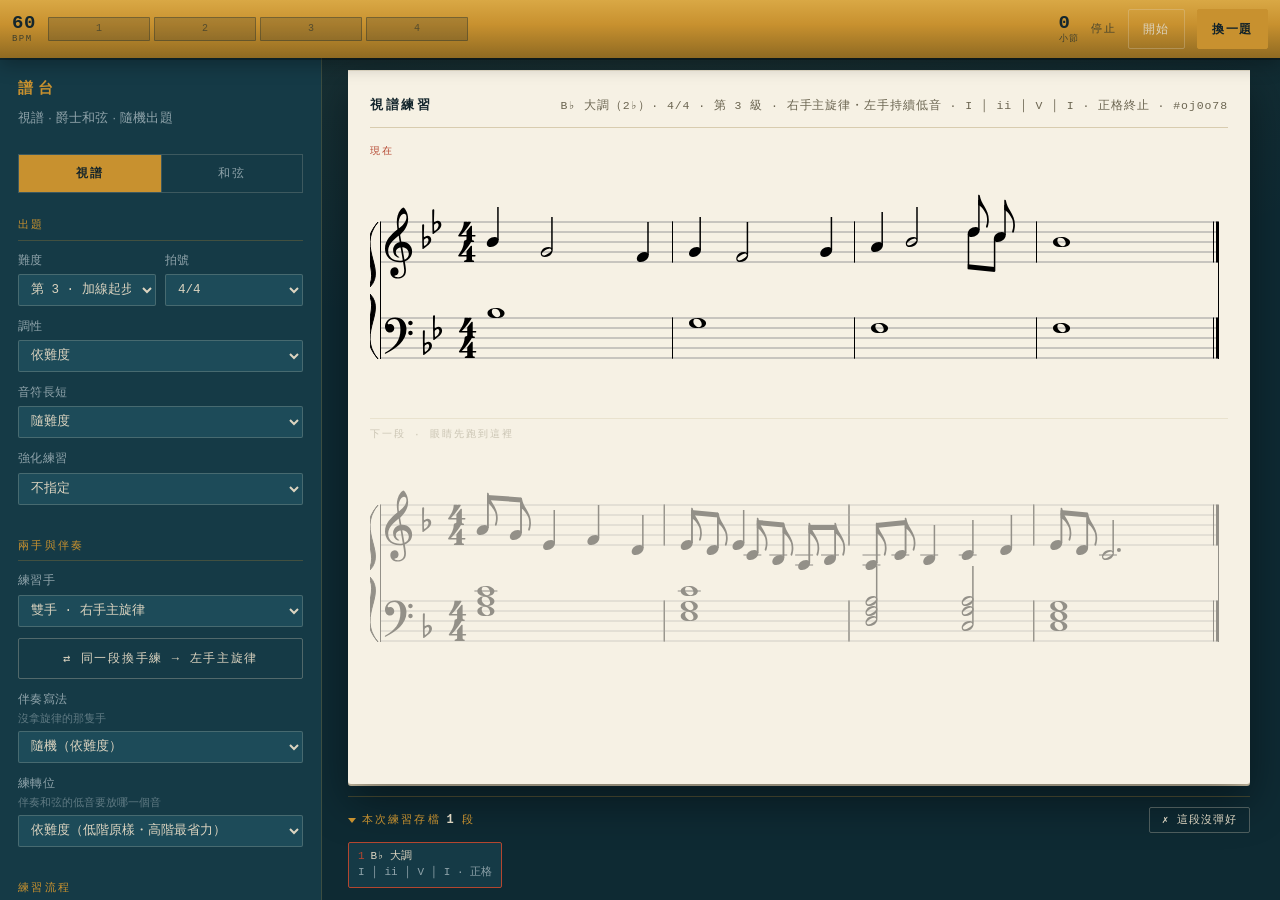
==== index.html @ 1e628555 "Add vertical interval sight-reading coach" ====
<!DOCTYPE html>
<html lang="zh-Hant-TW">
<head>
<meta charset="utf-8">
<meta name="viewport" content="width=device-width, initial-scale=1, viewport-fit=cover, maximum-scale=1">
<title>譜台 — 視譜與爵士和弦練習器</title>
<meta name="theme-color" content="#0E2A33">
<meta name="apple-mobile-web-app-capable" content="yes">
<meta name="apple-mobile-web-app-status-bar-style" content="black-translucent">
<meta name="apple-mobile-web-app-title" content="譜台">
<meta name="mobile-web-app-capable" content="yes">
<link rel="manifest" href="manifest.webmanifest">
<link rel="apple-touch-icon" href="icons/icon-180.png">
<link rel="icon" href="icons/icon-180.png">
<link rel="stylesheet" href="css/app.css">
</head>
<body>

<!-- ============ 頂欄：譜架上唯一該一直看得到的東西 ============ -->
<header class="topbar">
  <button class="iconbtn" id="menu" aria-label="設定" aria-expanded="false">
    <span class="bars"></span>
  </button>

  <div class="tb-read"><span id="bpmread">60</span><small>BPM</small></div>
  <div class="beatstrip" id="beatstrip"></div>
  <div class="tb-read tb-bars"><span id="barcount">0</span><small>小節</small></div>
  <div class="tb-meta" id="clipmeta">停止</div>

  <button class="btn btn-ghost tb-btn" id="metro" aria-pressed="false">開始</button>
  <button class="btn btn-primary tb-btn" id="gen">換一題</button>
</header>

<div class="scrim" id="scrim"></div>

<!-- ============ 設定抽屜 ============ -->
<aside class="rail" id="rail">
  <div class="brand">
    <h1>譜台</h1>
    <p>視譜 · 爵士和弦 · 隨機出題</p>
  </div>

  <div class="modes" role="group" aria-label="練習模式">
    <button id="mode-read" aria-pressed="true">視譜</button>
    <button id="mode-chord" aria-pressed="false">和弦</button>
  </div>

  <div id="panel-read">
    <fieldset>
      <legend>出題</legend>
      <div class="row2">
        <div class="field">
          <label for="lv">難度</label>
          <select id="lv"></select>
        </div>
        <div class="field">
          <label for="ts">拍號</label>
          <select id="ts">
            <option value="4/4">4/4</option>
            <option value="3/4">3/4</option>
            <option value="2/4">2/4</option>
          </select>
        </div>
      </div>
      <div class="field">
        <label for="keysel">調性</label>
        <select id="keysel"></select>
      </div>
      <div class="field">
        <label for="dens">音符長短</label>
        <select id="dens"></select>
      </div>
      <div class="field">
        <label for="focus">強化練習</label>
        <select id="focus"></select>
      </div>
    </fieldset>

    <fieldset>
      <legend>兩手與伴奏</legend>
      <div class="field">
        <label for="hands">練習手</label>
        <select id="hands"></select>
      </div>
      <button class="btn btn-ghost btn-wide" id="swaphands">⇄ 左右手交換練同一段</button>
      <div class="field">
        <label for="lhpat">伴奏寫法<small class="hint">沒拿旋律的那隻手</small></label>
        <select id="lhpat"></select>
      </div>
      <div class="field">
        <label for="inv">練轉位<small class="hint">伴奏和弦的低音要放哪一個音</small></label>
        <select id="inv"></select>
      </div>
    </fieldset>

    <fieldset>
      <legend>練習流程</legend>
      <div class="row2">
        <div class="field">
          <label for="bars">一段幾小節</label>
          <select id="bars">
            <option>2</option><option selected>4</option><option>8</option><option>12</option>
          </select>
        </div>
        <div class="field">
          <label for="flow">流程</label>
          <select id="flow">
            <option value="flow" selected>連續流 · 預讀</option>
            <option value="loop">重複同一段</option>
            <option value="auto">段落結束換題</option>
            <option value="manual">手動換題</option>
          </select>
        </div>
      </div>
      <div class="field" id="repsfield" hidden>
        <label for="reps">重複幾遍後換下一段</label>
        <select id="reps">
          <option value="0">一直重複同一段</option>
          <option value="2">2 遍</option>
          <option value="4" selected>4 遍</option>
          <option value="8">8 遍</option>
        </select>
      </div>
    </fieldset>

    <fieldset>
      <legend>讀譜教練</legend>
      <div class="field">
        <label for="trainmode">針對弱點的工具</label>
        <select id="trainmode">
          <option value="free" selected>自由視奏</option>
          <option value="slice">垂直切片｜每拍同時讀兩手</option>
          <option value="interval">垂直音程｜兩手方向與距離</option>
          <option value="skeleton">骨架三層｜左手先站穩</option>
          <option value="ahead">一拍超前｜眼睛領先手</option>
          <option value="flow">不中斷挑戰｜錯了也往前</option>
          <option value="leftmap">左手定位｜譜面直接對鍵盤</option>
        </select>
      </div>
      <div class="coach-mini" id="coachmini">保留目前設定，正常產生視譜題。</div>
    </fieldset>

    <fieldset>
      <legend>譜上要標什麼</legend>
      <label class="check"><input type="checkbox" id="showchords"> 和弦代號（C、G7…）</label>
      <label class="check"><input type="checkbox" id="showharm"> 和聲級數（I、V7…）</label>
      <label class="check"><input type="checkbox" id="shownames"> 譜下標音名</label>
    </fieldset>
  </div>

  <div id="panel-chord" hidden>
    <fieldset>
      <legend>進行</legend>
      <div class="field">
        <label for="prog">曲式</label>
        <select id="prog"></select>
      </div>
      <div class="row2">
        <div class="field">
          <label for="korder">調的順序</label>
          <select id="korder">
            <option value="cycle">五度循環</option>
            <option value="random">隨機</option>
            <option value="single">單一調</option>
          </select>
        </div>
        <div class="field">
          <label for="kfixed">起始調</label>
          <select id="kfixed"></select>
        </div>
      </div>
      <div class="field">
        <label for="ncyc">一次出幾個調</label>
        <select id="ncyc">
          <option>1</option><option selected>2</option><option>4</option><option>6</option><option>12</option>
        </select>
      </div>
    </fieldset>

    <fieldset>
      <legend>Voicing 與節奏</legend>
      <div class="field">
        <label for="voi">排列法</label>
        <select id="voi"></select>
      </div>
      <div class="field">
        <label for="comp">Comping 節奏</label>
        <select id="comp"></select>
      </div>
      <div class="field">
        <label for="swing">Swing <span id="swingread">平均八分</span></label>
        <input type="range" id="swing" min="50" max="70" step="2" value="50">
      </div>
      <label class="check"><input type="checkbox" id="revealed"> 直接顯示音符（不藏答案）</label>
      <label class="check"><input type="checkbox" id="shownotes" checked> 譜下列出音名</label>
    </fieldset>
  </div>

  <fieldset>
    <legend>節拍器</legend>
    <div class="field">
      <label for="tempo">速度 <span id="temporead">60</span> BPM</label>
      <input type="range" id="tempo" min="30" max="220" step="1" value="60">
    </div>
    <div class="row2">
      <div class="field">
        <label for="bpm">直接輸入</label>
        <input type="number" id="bpm" min="30" max="220" step="1" value="60" inputmode="numeric">
      </div>
      <div class="field">
        <label for="vol">節拍器音量</label>
        <select id="vol">
          <option value="25">很輕</option>
          <option value="50">輕</option>
          <option value="80" selected>標準</option>
          <option value="100">大聲</option>
        </select>
      </div>
    </div>
    <label class="check"><input type="checkbox" id="mute"> 靜音（拍點條與游標照常）</label>
    <label class="check"><input type="checkbox" id="countin" checked> 先數一小節預備拍</label>
    <label class="check"><input type="checkbox" id="playalong"> 開始時同步播放解答音</label>
    <label class="check"><input type="checkbox" id="keepawake" checked> 練習時螢幕保持常亮</label>
    <label class="check"><input type="checkbox" id="bypasssilent"> 繞過 iPad 實體靜音鍵（沒聲音時別開）</label>
    <button class="btn btn-ghost" id="testtone" style="width:100%">🔊 測試音</button>
    <div class="audiostat" id="audiostat"></div>
  </fieldset>

  <fieldset>
    <legend>譜面</legend>
    <div class="field">
      <label for="zoom">大小 <span id="zoomread">100%</span></label>
      <input type="range" id="zoom" min="80" max="200" step="10" value="100">
    </div>
  </fieldset>

  <fieldset>
    <legend>練習紀錄</legend>
    <div class="stats" id="stats"></div>
    <div class="marked-head">
      複習清單 <b id="markcount">0</b> 段
      <span class="dimhint">練習中按 <kbd>X</kbd> 標記</span>
    </div>
    <div class="review-list" id="marklist"></div>
    <div class="btnrow">
      <button class="btn btn-ghost" id="printsheet">列印練習單</button>
      <button class="btn btn-ghost" id="clearlib">清除紀錄</button>
    </div>
  </fieldset>

  <button class="btn btn-ghost" id="play" style="width:100%">播放解答音</button>
  <div class="btnrow">
    <button class="btn btn-ghost" id="reveal">看答案</button>
    <button class="btn btn-ghost" id="print">列印這一段</button>
  </div>

  <details class="recipe">
    <summary>每日一小時配方</summary>
    <div class="body">
      <table>
        <tr><td>12 分</td><td>音階琶音：C G D A F B♭ 大調 + a e d 和聲小調，雙手兩個八度，重點在過拇指</td></tr>
        <tr><td>6 分</td><td>哈農 1–2 首，♩=60 每拍兩音，只盯沒在彈的手指有沒有跟著動</td></tr>
        <tr><td>12 分</td><td>巴哈小步舞曲，分手練，把左手當旋律唱</td></tr>
        <tr><td>15 分</td><td>主曲目，只練難的那四小節，不要從頭彈到尾</td></tr>
        <tr><td>8 分</td><td><b style="color:var(--brass)">視譜</b>：比程度低兩級的新譜，慢速、不停、不回頭</td></tr>
        <tr><td>7 分</td><td><b style="color:var(--brass)">爵士</b>：ii–V–I 五度循環，左手 shell，♩=60</td></tr>
      </table>
    </div>
  </details>

  <p class="railhint">
    <kbd>N</kbd> 換題 · <kbd>P</kbd> 播放 · <kbd>S</kbd> 看和弦代號 · <kbd>M</kbd> 節拍器 ·
    <kbd>R</kbd> 重來同一題 · <kbd>H</kbd> 左右手交換 · <kbd>↑</kbd><kbd>↓</kbd> 調速度<br>
    觸控：左滑換下一題 · 右滑開存檔 · 點譜面播放
  </p>
</aside>

<!-- ============ 譜面 ============ -->
<main class="desk" id="desk">
  <div class="sheetwrap">
    <div id="errbox"></div>
    <div class="audiobanner" id="audiobanner" hidden></div>

    <div class="paper">
      <div class="head">
        <div class="title" id="sheetTitle">視譜練習</div>
        <div class="sub" id="sheetSub">—</div>
      </div>
      <section class="coachbar" id="coachbar" aria-live="polite" hidden>
        <div class="coach-copy">
          <b id="coachtitle"></b>
          <span id="coachcue"></span>
          <small id="coachstat"></small>
        </div>
        <div class="coach-actions" id="coachactions"></div>
      </section>
      <div class="stage" id="stage">
        <div class="row" id="rowA">
          <div class="rowtag"></div>
          <div class="score"></div>
          <div class="lookahead" hidden></div>
          <div class="cursor" hidden></div>
        </div>
        <div class="row" id="rowB">
          <div class="rowtag"></div>
          <div class="score"></div>
          <div class="lookahead" hidden></div>
          <div class="cursor" hidden></div>
        </div>
      </div>
      <div class="answerbox" id="answer" hidden></div>
    </div>

    <div class="review" id="review" hidden>
      <div class="review-head">
        <button class="rev-toggle" id="revtoggle" aria-expanded="true">
          <span class="chev"></span>本次練習存檔 <b id="revcount">0</b> 段
        </button>
        <span class="review-actions">
          <button class="btn btn-ghost review-back" id="markbad">✗ 這段沒彈好</button>
          <button class="btn btn-ghost review-back" id="revback" hidden>回到練習</button>
        </span>
      </div>
      <div class="review-list" id="revlist"></div>
    </div>
  </div>
</main>

<!-- 觸控裝置的浮動控制：在譜架上，頂欄那一排離手太遠。
     只有 pointer:coarse 才顯示（見 app.css）。 -->
<div class="fab" id="fab">
  <button class="fab-btn fab-gen" id="fabgen" aria-label="換一題">⟳</button>
  <button class="fab-btn fab-metro" id="fabmetro" aria-pressed="false" aria-label="開始節拍器">▶</button>
</div>

<!-- 拼頁列印用；平常不顯示，只有列印練習單時才排進頁面 -->
<div class="printsheet" id="sheetout" hidden></div>

<script type="module" src="js/main.js"></script>
</body>
</html>
---- css/app.css ----
:root{
  --ink:#0E2A33;
  --ink-2:#153A46;
  --ink-3:#1D4B59;
  --paper:#F6F1E4;
  --paper-2:#E9DFC7;
  --paper-edge:#D8CCAF;
  --brass:#C8912F;
  --brass-dim:#8A6520;
  --ember:#B4462F;
  --bone:#DCD4C0;
  --bone-dim:#8FA3AA;
  --mono: "SF Mono", "JetBrains Mono", "IBM Plex Mono", "Roboto Mono", Consolas, "Courier New", monospace;
  --han: "PingFang TC", "Noto Sans TC", "Microsoft JhengHei", "Heiti TC", sans-serif;
  --topbar: 58px;
  --rail-w: 322px;
  --safe-t: env(safe-area-inset-top, 0px);
  --safe-b: env(safe-area-inset-bottom, 0px);
  --safe-l: env(safe-area-inset-left, 0px);
  --safe-r: env(safe-area-inset-right, 0px);
}

*{box-sizing:border-box;}
html,body{margin:0;padding:0;}
body{
  background:var(--ink);
  color:var(--bone);
  font-family:var(--han);
  font-size:15px;
  line-height:1.6;
  -webkit-font-smoothing:antialiased;
  min-height:100vh;
  /* 譜架上不需要選字，也不要雙擊放大或長按跳選單 */
  -webkit-text-size-adjust:100%;
  -webkit-tap-highlight-color:transparent;
  touch-action:manipulation;
  overscroll-behavior-y:contain;
}

/* ---------- 頂欄：唯一該一直看得到的東西 ---------- */
.topbar{
  position:fixed;top:0;left:0;right:0;z-index:50;
  height:calc(var(--topbar) + var(--safe-t));
  padding:var(--safe-t) calc(12px + var(--safe-r)) 0 calc(12px + var(--safe-l));
  display:flex;align-items:center;gap:12px;
  background:linear-gradient(180deg,#D9A845 0%,var(--brass) 42%,#8F6A22 100%);
  box-shadow:0 2px 0 rgba(0,0,0,.28), 0 6px 18px rgba(0,0,0,.3);
}
.tb-read{
  font-family:var(--mono);font-size:19px;font-weight:700;color:#14262D;
  letter-spacing:.03em;line-height:1;white-space:nowrap;
}
.tb-read small{font-size:9px;letter-spacing:.16em;display:block;font-weight:400;opacity:.72;margin-top:2px;}
.tb-meta{
  font-family:var(--mono);font-size:10.5px;color:rgba(20,38,45,.72);
  letter-spacing:.1em;text-transform:uppercase;white-space:nowrap;
}
/* .btn-primary 帶著 width:100%（側欄用的），而且宣告在本檔後段，
   同分時會勝出 —— 所以這裡要用 .topbar 前綴把它壓回來 */
.topbar .tb-btn{min-height:40px;padding:9px 14px;flex:0 0 auto;width:auto;}

/* 漢堡鈕：觸控目標 48px */
.iconbtn{
  appearance:none;border:1px solid rgba(20,38,45,.34);background:rgba(20,38,45,.10);
  border-radius:3px;width:44px;height:40px;flex:0 0 auto;cursor:pointer;
  display:flex;align-items:center;justify-content:center;
}
.iconbtn:active{background:rgba(20,38,45,.22);}
.iconbtn .bars,
.iconbtn .bars::before,
.iconbtn .bars::after{
  display:block;width:18px;height:2px;background:#14262D;border-radius:2px;position:relative;
}
.iconbtn .bars::before{content:"";position:absolute;top:-6px;}
.iconbtn .bars::after{content:"";position:absolute;top:6px;}
body.drawer-open .iconbtn{background:#14262D;}
body.drawer-open .iconbtn .bars{background:transparent;}
body.drawer-open .iconbtn .bars::before{top:0;transform:rotate(45deg);background:var(--brass);}
body.drawer-open .iconbtn .bars::after{top:0;transform:rotate(-45deg);background:var(--brass);}

/* ---------- 設定抽屜 ---------- */
.rail{
  position:fixed;z-index:45;
  top:calc(var(--topbar) + var(--safe-t));bottom:0;
  left:0;width:var(--rail-w);
  background:var(--ink-2);
  border-right:1px solid rgba(200,145,47,.22);
  padding:20px calc(18px) calc(40px + var(--safe-b)) calc(18px + var(--safe-l));
  overflow-y:auto;-webkit-overflow-scrolling:touch;
  transform:translateX(-100%);
  transition:transform .22s ease;
  will-change:transform;
}
body.drawer-open .rail{transform:none;}

.scrim{
  position:fixed;z-index:44;inset:calc(var(--topbar) + var(--safe-t)) 0 0 0;
  background:rgba(6,18,22,.62);opacity:0;pointer-events:none;
  transition:opacity .22s ease;
}
body.drawer-open .scrim{opacity:1;pointer-events:auto;}

/* 譜架不該捲動。
 *
 * 頁面一旦會捲，iPad 上要按頂欄的「開始／停止」就得先捲回去 ——
 * 而且 iOS 的瀏覽器工具列會在捲動時收合，position:fixed 的頂欄跟著晃。
 * 所以整個桌面就固定一個視窗高，譜面自己縮到放得下（見 .row .score svg），
 * 真的放不下時捲動也發生在譜面區內部，頁面本身永遠不動。
 * 100dvh 是給 iOS 用的：100vh 會把工具列的高度也算進去，底部會被吃掉。
 */
.desk{
  padding:calc(var(--topbar) + var(--safe-t) + 12px) calc(16px + var(--safe-r))
          calc(12px + var(--safe-b)) calc(16px + var(--safe-l));
  min-width:0;
  background:
    radial-gradient(120% 80% at 50% -10%, rgba(200,145,47,.09), transparent 60%),
    var(--ink);
  height:100vh;
  height:100dvh;
  overflow:hidden;
  display:flex;
}

/* 有滑鼠的寬螢幕才把抽屜釘住。
   iPad 橫向雖然也有 1180px，但它是譜架 —— 那 322px 要留給五線譜。 */
@media (min-width:1180px) and (pointer:fine){
  .rail{transform:none;}
  .scrim{display:none;}
  #menu{display:none;}
  .desk{padding-left:calc(var(--rail-w) + 26px);padding-right:30px;}
}

.railhint{
  margin-top:20px;padding-top:14px;border-top:1px solid rgba(220,212,192,.14);
  font-size:11.5px;color:var(--bone-dim);line-height:2;
}

/* ---------- 標頭 ---------- */
.brand{margin-bottom:26px;}
.brand h1{
  font-family:var(--mono);
  font-size:15px;letter-spacing:.34em;text-transform:uppercase;
  font-weight:700;color:var(--brass);margin:0 0 6px;
}
.brand p{margin:0;font-size:12.5px;color:var(--bone-dim);letter-spacing:.02em;}

/* ---------- 模式切換 ---------- */
.modes{display:grid;grid-template-columns:1fr 1fr;gap:0;margin-bottom:24px;
  border:1px solid rgba(220,212,192,.2);}
.modes button{
  appearance:none;background:transparent;border:0;color:var(--bone-dim);
  font-family:var(--mono);font-size:11.5px;letter-spacing:.16em;text-transform:uppercase;
  padding:11px 4px;cursor:pointer;transition:background .18s,color .18s;
}
.modes button + button{border-left:1px solid rgba(220,212,192,.2);}
.modes button[aria-pressed="true"]{background:var(--brass);color:#12232A;font-weight:700;}
.modes button:focus-visible{outline:2px solid var(--brass);outline-offset:-2px;}

/* ---------- 設定欄 ---------- */
fieldset{border:0;padding:0;margin:0 0 22px;}
legend{
  font-family:var(--mono);font-size:10.5px;letter-spacing:.22em;text-transform:uppercase;
  color:var(--brass);padding:0;margin-bottom:10px;
  border-bottom:1px solid rgba(200,145,47,.25);width:100%;padding-bottom:6px;
}
.field{margin-bottom:11px;}
.field label{display:block;font-size:12px;color:var(--bone-dim);margin-bottom:4px;letter-spacing:.03em;}
/* 說明文字接在標籤後面，不另外佔一行 —— 抽屜已經夠長了 */
.field label .hint{display:block;font-size:10.5px;opacity:.6;letter-spacing:0;margin-top:1px;}
select,input[type="number"]{
  width:100%;background:var(--ink-3);color:var(--bone);
  border:1px solid rgba(220,212,192,.22);border-radius:2px;
  padding:7px 8px;font-family:var(--mono);font-size:12.5px;
}
select:focus,input:focus{outline:2px solid var(--brass);outline-offset:1px;}
.row2{display:grid;grid-template-columns:1fr 1fr;gap:9px;}
input[type="range"]{
  width:100%;accent-color:var(--brass);background:transparent;
  height:22px;cursor:pointer;
}
.check{display:flex;align-items:center;gap:8px;font-size:12.5px;color:var(--bone);margin-bottom:8px;cursor:pointer;}
.check input{accent-color:var(--brass);width:15px;height:15px;}
.coach-mini{
  margin-top:-3px;padding:8px 9px;border-left:2px solid rgba(200,145,47,.55);
  background:rgba(200,145,47,.08);color:var(--bone-dim);
  font-size:11.5px;line-height:1.55;
}

/* ---------- 按鈕 ---------- */
.btn{
  appearance:none;cursor:pointer;
  font-family:var(--mono);font-size:12px;letter-spacing:.14em;text-transform:uppercase;
  padding:11px 12px;border-radius:2px;transition:background .16s,color .16s,border-color .16s;
}
.btn-primary{background:var(--brass);color:#12232A;border:1px solid var(--brass);font-weight:700;width:100%;}
.btn-primary:hover{background:#DBA33C;}
.btn-ghost{background:transparent;color:var(--bone);border:1px solid rgba(220,212,192,.3);}
.btn-ghost:hover{border-color:var(--brass);color:var(--brass);}
.btn-ghost[aria-pressed="true"]{background:var(--ember);border-color:var(--ember);color:#F6F1E4;}
.btn:focus-visible{outline:2px solid var(--brass);outline-offset:2px;}
.btnrow{display:grid;grid-template-columns:repeat(auto-fit,minmax(0,1fr));gap:9px;margin-top:12px;}
.btn-wide{width:100%;margin-bottom:11px;}

/* ---------- 浮動控制（觸控裝置）----------
   在譜架上彈琴時，手在鍵盤上，要伸到螢幕最上緣按「開始」很不順。
   所以觸控裝置在右下角再給一組大按鈕，跟頂欄那兩顆連動。
   有滑鼠的桌機不需要，直接不顯示。 */
.fab{display:none;}
@media (pointer:coarse){
  .fab{
    display:flex;flex-direction:column;gap:10px;
    position:fixed;z-index:46;
    right:calc(16px + var(--safe-r));
    bottom:calc(16px + var(--safe-b));
  }
  body.drawer-open .fab{display:none;}
}
.fab-btn{
  appearance:none;cursor:pointer;
  width:58px;height:58px;border-radius:50%;
  display:flex;align-items:center;justify-content:center;
  font-size:22px;line-height:1;
  box-shadow:0 6px 18px rgba(0,0,0,.45);
  transition:background .16s,color .16s,transform .1s;
}
.fab-btn:active{transform:scale(.94);}
.fab-metro{background:var(--brass);color:#12232A;border:1px solid var(--brass);font-weight:700;}
.fab-metro[aria-pressed="true"]{background:var(--ember);border-color:var(--ember);color:#F6F1E4;}
.fab-gen{
  background:rgba(18,35,42,.9);color:var(--bone);
  border:1px solid rgba(220,212,192,.35);
  width:46px;height:46px;font-size:19px;align-self:flex-end;
}

/* ---------- 譜面 ---------- */
.sheetwrap{max-width:1180px;margin:0 auto;flex:1;min-width:0;min-height:0;display:flex;flex-direction:column;}

/* 拍點條 —— 招牌元素 */
.beatstrip{display:flex;gap:4px;flex:1 1 140px;min-width:90px;max-width:420px;height:24px;align-items:stretch;}
.topbar .beatstrip{margin-right:auto;}
.beatcell{
  flex:1;background:rgba(20,38,45,.18);border:1px solid rgba(20,38,45,.34);
  border-radius:1px;position:relative;overflow:hidden;
}
.beatcell.on{background:#14262D;}
.beatcell.on.accent{background:var(--ember);}
.beatcell::after{
  content:attr(data-n);position:absolute;inset:0;
  display:flex;align-items:center;justify-content:center;
  font-family:var(--mono);font-size:10px;color:rgba(20,38,45,.55);
}
.beatcell.on::after{color:rgba(246,241,228,.85);}

.paper{
  background:var(--paper);
  background-image:linear-gradient(180deg, rgba(216,204,175,.5) 0 1px, transparent 1px);
  border-radius:0 0 3px 3px;
  padding:26px 22px 30px;
  box-shadow:0 18px 44px rgba(0,0,0,.42), 0 2px 0 var(--paper-edge);
  color:#14262D;
  flex:1;min-height:0;display:flex;flex-direction:column;
}
.paper .head{
  display:flex;justify-content:space-between;align-items:baseline;gap:16px;
  border-bottom:1px solid var(--paper-edge);padding-bottom:10px;margin-bottom:16px;flex-wrap:wrap;
}
.paper .title{font-family:var(--mono);font-size:13px;letter-spacing:.2em;text-transform:uppercase;color:#14262D;font-weight:700;}
.paper .sub{font-family:var(--mono);font-size:11.5px;color:#6B6551;letter-spacing:.08em;}
.coachbar{
  display:flex;align-items:center;justify-content:space-between;gap:12px;
  margin:-4px 0 12px;padding:9px 10px;
  border:1px solid #D4C49D;border-left:4px solid var(--brass);
  background:#F3EBD7;color:#26383B;flex:0 0 auto;
}
.coachbar[hidden]{display:none;}
.coach-copy{display:flex;align-items:baseline;gap:8px;min-width:0;flex-wrap:wrap;}
.coach-copy b{
  font-family:var(--mono);font-size:11px;letter-spacing:.12em;color:#8A6520;
  white-space:nowrap;text-transform:uppercase;
}
.coach-copy span{font-size:12.5px;line-height:1.45;}
.coach-copy small{font-family:var(--mono);font-size:10.5px;color:#7B7059;white-space:nowrap;}
.coach-copy small.interval-answer{
  flex-basis:100%;white-space:normal;padding-top:5px;border-top:1px solid rgba(138,101,32,.22);
  color:#5E5748;line-height:1.55;
}
.coach-copy small.interval-answer.is-revealed{color:#8A3C2A;font-weight:700;}
.coach-actions{display:flex;gap:6px;align-items:center;justify-content:flex-end;flex-wrap:wrap;flex:0 0 auto;}
.coach-btn{
  appearance:none;cursor:pointer;border:1px solid #B7A77F;background:#FFFDF6;color:#26383B;
  border-radius:2px;padding:7px 9px;font-family:var(--mono);font-size:10.5px;white-space:nowrap;
}
.coach-btn:hover,.coach-btn:focus-visible{border-color:var(--ember);outline:none;color:var(--ember);}
.coach-btn.primary{background:#8A6520;border-color:#8A6520;color:#fff;}
.coach-btn.danger{border-color:#B4462F;color:#9D3825;}
.coach-btn[aria-pressed="true"]{background:#B4462F;border-color:#B4462F;color:#fff;}
/* ---------- 舞台：現在這一段 + 已經畫好的下一段 ----------
   高度是由 score.js 依 maxHeight 算好才畫的，所以正常情況剛好放得下。
   縮到 70% 還是放不下時（螢幕太矮 + 小節太多），改由這裡捲 ——
   捲的是譜面區，頁面本身不動，頂欄的開始／停止永遠按得到。 */
.stage{flex:1;min-height:0;display:flex;flex-direction:column;gap:10px;overflow-y:auto;}
.row{position:relative;order:2;flex:0 0 auto;}
.row.is-now{order:1;}
.row.is-next{order:2;opacity:.40;}
.row.is-hidden{display:none;}
.rowtag{
  font-family:var(--mono);font-size:9.5px;letter-spacing:.22em;text-transform:uppercase;
  color:#8B846C;margin-bottom:2px;height:12px;
}
.row.is-now .rowtag{color:#B4462F;}
.row .score{width:100%;overflow-x:auto;}
.row .score svg{max-width:100%;height:auto;display:block;}
.row + .row{border-top:1px solid var(--paper-edge);padding-top:8px;}

/* 進行中游標：跟著節拍器的硬體時鐘掃過當前小節 */
.cursor{
  position:absolute;pointer-events:none;z-index:2;
  background:rgba(200,145,47,.18);
  border-left:2px solid var(--ember);
  border-radius:1px;
}
.lookahead{
  position:absolute;pointer-events:none;z-index:3;
  background:rgba(54,122,145,.12);border:2px solid rgba(43,105,126,.72);
  border-radius:2px;
}
.lookahead::after{
  content:"眼睛";position:absolute;right:2px;top:1px;
  font-family:var(--mono);font-size:8px;color:#276077;background:rgba(255,253,246,.8);
  padding:0 2px;
}
.coach-muted{opacity:.10 !important;}
.coach-left-focus path,.coach-left-focus rect,.coach-left-focus text{
  fill:#8A6520 !important;stroke:#8A6520 !important;
}

#score{width:100%;overflow-x:auto;}
#score svg{max-width:100%;height:auto;display:block;}
.chordsym{font-family:var(--mono);font-size:16px;font-weight:700;fill:#B4462F;letter-spacing:.01em;}
.notename{font-family:var(--mono);font-size:10.5px;fill:#6B6551;text-anchor:middle;}
.roman{font-family:var(--mono);font-size:11px;fill:#8A6520;letter-spacing:.06em;}
.vf-hl path,.vf-hl rect,.vf-hl text{fill:#B4462F !important;stroke:#B4462F !important;}

.answerbox{
  margin-top:18px;border-top:1px solid var(--paper-edge);padding-top:14px;
  font-family:var(--mono);font-size:13px;color:#33403F;line-height:2.1;
}
.answerbox b{color:#B4462F;font-weight:700;}
.answerbox .dim{color:#8B846C;}

/* ---------- 本次練習的段落存檔 ---------- */
/* 存檔籤固定在譜面下方，不跟譜面搶高度；多到放不下就自己捲。
   收合起來只剩一條標題列 —— 橫放的 iPad 高度很緊，那 90px 拿去給五線譜比較值得。 */
.review{
  margin-top:12px;border-top:1px solid rgba(200,145,47,.25);padding-top:10px;
  flex:0 0 auto;max-height:22vh;overflow-y:auto;
}
.review.collapsed{max-height:none;overflow:visible;}
.review.collapsed .review-list{display:none;}
.review.collapsed .review-head{margin-bottom:0;}
.rev-toggle{
  appearance:none;background:none;border:0;padding:0;cursor:pointer;
  display:flex;align-items:center;gap:6px;
  font-family:inherit;font-size:inherit;letter-spacing:inherit;text-transform:inherit;
  color:inherit;
}
.rev-toggle .chev{
  width:0;height:0;border-left:4px solid transparent;border-right:4px solid transparent;
  border-top:5px solid currentColor;transition:transform .15s;
}
.review.collapsed .rev-toggle .chev{transform:rotate(-90deg);}
.review-head{
  display:flex;align-items:center;justify-content:space-between;gap:12px;flex-wrap:wrap;
  font-family:var(--mono);font-size:10.5px;letter-spacing:.2em;text-transform:uppercase;
  color:var(--brass);margin-bottom:9px;
}
.review-head b{color:var(--bone);font-size:12px;}
.review-back{padding:5px 12px;font-size:10.5px;letter-spacing:.1em;}
.review-list{display:flex;flex-wrap:wrap;gap:6px;}
.revchip{
  appearance:none;cursor:pointer;text-align:left;
  background:var(--ink-2);border:1px solid rgba(220,212,192,.22);border-radius:2px;
  color:var(--bone-dim);font-family:var(--mono);font-size:11px;
  padding:6px 9px;line-height:1.45;min-width:0;
  transition:border-color .15s,color .15s,background .15s;
}
.revchip:hover{border-color:var(--brass);color:var(--bone);}
.revchip[aria-pressed="true"]{background:var(--brass);border-color:var(--brass);color:#12232A;font-weight:700;}
.revchip .n{color:var(--brass);margin-right:6px;}
.revchip[aria-pressed="true"] .n{color:#12232A;}
.revchip .k{color:var(--bone);}
.revchip[aria-pressed="true"] .k{color:#12232A;}
.revchip.is-live{border-color:var(--ember);}
.revchip.is-live .n{color:var(--ember);}

.reviewing .rowtag{color:var(--ember) !important;}
.review-actions{display:flex;gap:6px;flex-wrap:wrap;}
#markbad[aria-pressed="true"]{background:var(--ember);border-color:var(--ember);color:#F6F1E4;}

/* 音訊出問題時直接壓在譜面上方 —— 藏在設定裡的診斷等於沒有 */
.audiobanner{
  position:relative;
  background:var(--ember);color:#F6F1E4;
  padding:12px 40px 12px 14px;border-radius:2px;margin-bottom:14px;
  font-size:13px;line-height:1.6;
}
.audiobanner b{font-family:var(--mono);}
.ab-x{
  position:absolute;top:6px;right:6px;
  width:30px;height:30px;line-height:1;
  background:transparent;border:0;color:#F6F1E4;
  font-size:20px;cursor:pointer;border-radius:2px;
}
.ab-x:hover{background:rgba(0,0,0,.18);}

/* 音訊狀態：沒聲音的時候至少要看得出來是哪一環出問題 */
.audiostat{
  margin-top:10px;padding:8px 10px;border-radius:2px;
  font-size:11.5px;line-height:1.7;
  background:rgba(20,38,45,.35);border:1px solid rgba(220,212,192,.14);
  color:var(--bone-dim);
}
.audiostat b{font-family:var(--mono);}
.audiostat.ok b{color:var(--brass);}
.audiostat.warn{border-color:var(--ember);background:rgba(180,70,47,.16);color:#E9C9C0;}
.audiostat.warn b{color:#FFB3A0;}

/* ---------- 練習紀錄 ---------- */
.stats{font-size:12px;color:var(--bone-dim);line-height:1.85;margin-bottom:12px;}
.stats .big{
  display:flex;gap:14px;flex-wrap:wrap;margin-bottom:8px;
  font-family:var(--mono);
}
.stats .big div{display:flex;flex-direction:column;}
.stats .big b{color:var(--brass);font-size:19px;line-height:1.1;font-weight:700;}
.stats .big span{font-size:9.5px;letter-spacing:.16em;text-transform:uppercase;opacity:.75;}
.stats .line{border-top:1px solid rgba(220,212,192,.12);padding-top:7px;margin-top:2px;}
.stats .tag{color:var(--ember);font-family:var(--mono);}
.stats .ok{color:var(--brass);font-family:var(--mono);}
.marked-head{
  font-family:var(--mono);font-size:10.5px;letter-spacing:.16em;text-transform:uppercase;
  color:var(--brass);margin:10px 0 8px;display:flex;justify-content:space-between;
  align-items:baseline;gap:8px;flex-wrap:wrap;
}
.marked-head b{color:var(--bone);font-size:12px;}
.dimhint{color:var(--bone-dim);letter-spacing:.02em;text-transform:none;font-size:11px;}
#marklist{max-height:240px;overflow-y:auto;}
#marklist:empty::after{
  content:"還沒有標記。練到覺得卡住的段落就按 X。";
  display:block;font-size:11.5px;color:var(--bone-dim);font-family:var(--han);letter-spacing:0;
}

/* ---------- 拼頁列印的練習單 ---------- */
.printsheet{background:#fff;color:#000;padding:14mm 10mm;}
.printsheet h2{
  font-family:var(--mono);font-size:13px;letter-spacing:.2em;text-transform:uppercase;
  margin:0 0 2mm;color:#14262D;
}
.printsheet .meta{font-family:var(--mono);font-size:10px;color:#6B6551;margin-bottom:6mm;}
.printsheet .item{margin-bottom:7mm;break-inside:avoid;page-break-inside:avoid;}
.printsheet .item .cap{font-family:var(--mono);font-size:10.5px;color:#8A6520;margin-bottom:1mm;}
.printsheet svg{max-width:100%;height:auto;display:block;}

kbd{
  font-family:var(--mono);font-size:11px;background:var(--ink-3);border:1px solid rgba(220,212,192,.28);
  border-radius:2px;padding:1px 5px;color:var(--bone);
}

/* ---------- 練習配方 ---------- */
details.recipe{margin-top:22px;border-top:1px solid rgba(200,145,47,.25);padding-top:14px;}
details.recipe summary{
  font-family:var(--mono);font-size:10.5px;letter-spacing:.2em;text-transform:uppercase;
  color:var(--brass);cursor:pointer;list-style:none;
}
details.recipe summary::-webkit-details-marker{display:none;}
details.recipe summary::before{content:"▸ ";}
details.recipe[open] summary::before{content:"▾ ";}
details.recipe .body{font-size:12.5px;color:var(--bone-dim);margin-top:10px;}
details.recipe table{width:100%;border-collapse:collapse;font-size:12px;margin-top:6px;}
details.recipe td{padding:4px 0;border-bottom:1px solid rgba(220,212,192,.12);vertical-align:top;}
details.recipe td:first-child{font-family:var(--mono);color:var(--brass);white-space:nowrap;padding-right:10px;width:64px;}

.err{background:var(--ember);color:#F6F1E4;padding:14px 16px;border-radius:2px;font-size:13px;margin-bottom:16px;}
.err code{font-family:var(--mono);}

/* ---------- 觸控裝置：目標放大到手指按得到 ---------- */
@media (pointer:coarse){
  select, input[type="number"]{min-height:44px;font-size:16px;}  /* 16px 以下 iOS 會自動放大頁面 */
  .check{min-height:40px;}
  .check input{width:20px;height:20px;}
  .btn{min-height:44px;}
  .modes button{padding:14px 4px;}
  input[type="range"]{height:34px;}
  .revchip{min-height:44px;}
}

/* iPad 直立：譜面留白收窄，讓五線譜盡量寬 */
@media (max-width:900px){
  .desk{padding-left:calc(10px + var(--safe-l));padding-right:calc(10px + var(--safe-r));}
  .paper{padding:16px 10px 20px;}
  .paper .head{gap:8px;}
  .tb-bars, .tb-meta{display:none;}
}
@media (max-width:620px){
  .tb-read{display:none;}
  .coachbar{align-items:flex-start;flex-direction:column;gap:7px;}
  .coach-actions{justify-content:flex-start;width:100%;}
}

/* 矮螢幕（橫放的 iPad 大約只有 740px 高）：外框的留白全部收緊，
   把省下來的高度讓給五線譜。連續流要同時擺兩段大譜表 ——
   每少 50px 外框，譜就少縮 10%，而使用者要的是原本的大小。 */
@media (max-height:860px){
  .desk{
    padding-top:calc(var(--topbar) + var(--safe-t) + 8px);
    padding-bottom:calc(8px + var(--safe-b));
  }
  .paper{padding:14px 22px 16px;}
  .paper .head{padding-bottom:6px;margin-bottom:10px;}
  .review{margin-top:8px;padding-top:8px;}
  .stage{gap:6px;}
}

@media (prefers-reduced-motion: reduce){
  *{transition:none !important;animation:none !important;}
}
@media print{
  @page{margin:0;}
  body{background:#fff;color:#000;}
  .topbar,.rail,.scrim,.review,.railhint,.cursor,.lookahead,.coachbar,.fab{display:none !important;}
  /* 列印時把「固定一個視窗高」整組解掉，否則第二行會被裁掉 */
  .desk{padding:0;background:#fff;height:auto;overflow:visible;display:block;}
  .sheetwrap,.paper,.stage{display:block;min-height:0;height:auto;overflow:visible;}
  .paper{box-shadow:none;background:#fff;border-radius:0;}
  .row{display:block;flex:none;}
  .row .score{overflow:visible;}
  .row .score svg{max-height:none;width:100%;height:auto;}
  .row.is-next{opacity:1;}
  .row.is-hidden{display:none;}

  /* 列印練習單時，整頁只留拼好的那幾段 */
  body.printing .desk{display:none !important;}
  body.printing .printsheet{display:block !important;}
}
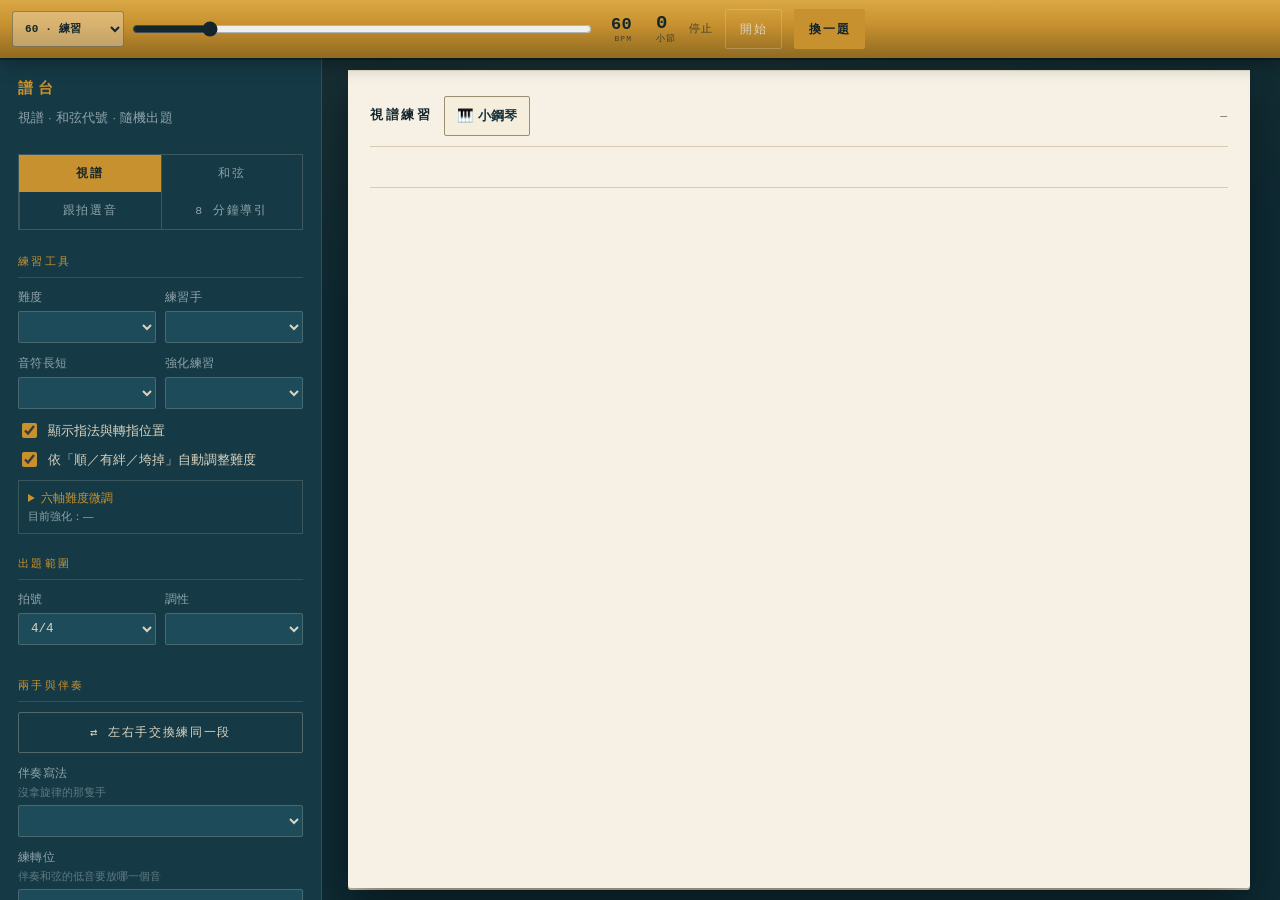
==== commit 31a6a880: "Merge integrated practice tools and tempo controls" ====
--- a/index.html
+++ b/index.html
@@ -3,7 +3,7 @@
 <head>
 <meta charset="utf-8">
 <meta name="viewport" content="width=device-width, initial-scale=1, viewport-fit=cover, maximum-scale=1">
-<title>譜台 — 視譜與爵士和弦練習器</title>
+<title>譜台 — 視譜與和弦代號分解練習器</title>
 <meta name="theme-color" content="#0E2A33">
 <meta name="apple-mobile-web-app-capable" content="yes">
 <meta name="apple-mobile-web-app-status-bar-style" content="black-translucent">
@@ -22,7 +22,21 @@
     <span class="bars"></span>
   </button>
 
-  <div class="tb-read"><span id="bpmread">60</span><small>BPM</small></div>
+  <div class="tb-speed" aria-label="速度控制">
+    <select id="toptempo" aria-label="選擇速度預設">
+      <option value="">自訂速度</option>
+      <option value="40">40 · 慢讀</option>
+      <option value="52">52 · 入門</option>
+      <option value="60" selected>60 · 練習</option>
+      <option value="72">72 · 穩定</option>
+      <option value="88">88 · 推進</option>
+      <option value="104">104 · 流暢</option>
+      <option value="120">120 · 目標</option>
+      <option value="144">144 · 快速</option>
+    </select>
+    <input type="range" id="toptemporange" min="30" max="220" step="1" value="60" aria-label="微調速度">
+    <div class="tb-speed-read"><output id="bpmread" for="toptemporange">60</output><small>BPM</small></div>
+  </div>
   <div class="beatstrip" id="beatstrip"></div>
   <div class="tb-read tb-bars"><span id="barcount">0</span><small>小節</small></div>
   <div class="tb-meta" id="clipmeta">停止</div>
@@ -37,22 +51,53 @@
 <aside class="rail" id="rail">
   <div class="brand">
     <h1>譜台</h1>
-    <p>視譜 · 爵士和弦 · 隨機出題</p>
+    <p>視譜 · 和弦代號 · 隨機出題</p>
   </div>
 
   <div class="modes" role="group" aria-label="練習模式">
     <button id="mode-read" aria-pressed="true">視譜</button>
     <button id="mode-chord" aria-pressed="false">和弦</button>
+    <button id="mode-micro" aria-pressed="false">跟拍選音</button>
+    <button id="startlesson" aria-pressed="false">8 分鐘導引</button>
   </div>
 
   <div id="panel-read">
     <fieldset>
-      <legend>出題</legend>
+      <legend>練習工具</legend>
       <div class="row2">
         <div class="field">
           <label for="lv">難度</label>
           <select id="lv"></select>
         </div>
+        <div class="field">
+          <label for="hands">練習手</label>
+          <select id="hands"></select>
+        </div>
+      </div>
+      <div class="row2">
+        <div class="field">
+          <label for="dens">音符長短</label>
+          <select id="dens"></select>
+        </div>
+        <div class="field">
+          <label for="focus">強化練習</label>
+          <select id="focus"></select>
+        </div>
+      </div>
+      <label class="check"><input type="checkbox" id="showfingering" checked> 顯示指法與轉指位置</label>
+      <label class="check">
+        <input type="checkbox" id="adaptive" checked>
+        依「順／有絆／垮掉」自動調整難度
+      </label>
+      <details class="difficulty-details">
+        <summary>六軸難度微調 <small id="axistarget">目前強化：—</small></summary>
+        <div class="axis-grid" id="axiscontrols"></div>
+      </details>
+    </fieldset>
+
+    <fieldset>
+      <legend>出題範圍</legend>
+      <div class="row2">
         <div class="field">
           <label for="ts">拍號</label>
           <select id="ts">
@@ -61,27 +106,15 @@
             <option value="2/4">2/4</option>
           </select>
         </div>
-      </div>
-      <div class="field">
-        <label for="keysel">調性</label>
-        <select id="keysel"></select>
-      </div>
-      <div class="field">
-        <label for="dens">音符長短</label>
-        <select id="dens"></select>
-      </div>
-      <div class="field">
-        <label for="focus">強化練習</label>
-        <select id="focus"></select>
+        <div class="field">
+          <label for="keysel">調性</label>
+          <select id="keysel"></select>
+        </div>
       </div>
     </fieldset>
 
     <fieldset>
       <legend>兩手與伴奏</legend>
-      <div class="field">
-        <label for="hands">練習手</label>
-        <select id="hands"></select>
-      </div>
       <button class="btn btn-ghost btn-wide" id="swaphands">⇄ 左右手交換練同一段</button>
       <div class="field">
         <label for="lhpat">伴奏寫法<small class="hint">沒拿旋律的那隻手</small></label>
@@ -124,17 +157,31 @@
     </fieldset>
 
     <fieldset>
+      <legend>視線與眼手距離</legend>
+      <div class="row2">
+        <div class="field">
+          <label for="maskmode">移動遮罩</label>
+          <select id="maskmode">
+            <option value="off">關閉</option>
+            <option value="follow">隨拍遮住已讀區</option>
+            <option value="flash">掃描後全部遮住</option>
+          </select>
+        </div>
+        <div class="field">
+          <label for="scansecs">掃描秒數</label>
+          <select id="scansecs"><option>2</option><option selected>3</option><option>4</option><option>5</option><option>8</option><option>15</option></select>
+        </div>
+      </div>
+      <div class="line" id="maskstatus">眼手距離：關閉</div>
+    </fieldset>
+
+    <fieldset>
       <legend>讀譜教練</legend>
       <div class="field">
         <label for="trainmode">針對弱點的工具</label>
         <select id="trainmode">
           <option value="free" selected>自由視奏</option>
-          <option value="slice">垂直切片｜每拍同時讀兩手</option>
           <option value="interval">垂直音程｜兩手方向與距離</option>
-          <option value="skeleton">骨架三層｜左手先站穩</option>
-          <option value="ahead">一拍超前｜眼睛領先手</option>
-          <option value="flow">不中斷挑戰｜錯了也往前</option>
-          <option value="leftmap">左手定位｜譜面直接對鍵盤</option>
         </select>
       </div>
       <div class="coach-mini" id="coachmini">保留目前設定，正常產生視譜題。</div>
@@ -178,14 +225,23 @@
     </fieldset>
 
     <fieldset>
-      <legend>Voicing 與節奏</legend>
-      <div class="field">
-        <label for="voi">排列法</label>
-        <select id="voi"></select>
-      </div>
-      <div class="field">
-        <label for="comp">Comping 節奏</label>
-        <select id="comp"></select>
+      <legend>和弦代號反應</legend>
+      <div class="field">
+        <label for="chordstage">練習層次<small class="hint">從和弦代號推算要彈的音</small></label>
+        <select id="chordstage"></select>
+      </div>
+      <div class="field">
+        <label for="chordrange">分解音域<small class="hint">初階先守住一個八度，再擴到兩個八度</small></label>
+        <select id="chordrange"></select>
+      </div>
+      <label class="check"><input type="checkbox" id="chordextensions"> 加入 9、11、13 等七和弦以上外音</label>
+      <div class="field">
+        <label for="chordcontour">分解路線<small class="hint">左手彈根音，右手依路線分解</small></label>
+        <select id="chordcontour"></select>
+      </div>
+      <div class="field">
+        <label for="chordrhythm">分解節奏<small class="hint">同一組和弦音，改變落點與長短</small></label>
+        <select id="chordrhythm"></select>
       </div>
       <div class="field">
         <label for="swing">Swing <span id="swingread">平均八分</span></label>
@@ -237,6 +293,14 @@
   <fieldset>
     <legend>練習紀錄</legend>
     <div class="stats" id="stats"></div>
+    <div class="weak-actions">
+      <button class="btn btn-primary" id="practiceweak">複習到期弱點 <b id="duecount">0</b></button>
+      <button class="btn btn-ghost" id="startweekly">開始本週 5 段測驗</button>
+    </div>
+    <div class="heatmap" id="weakheat"></div>
+    <div class="kpi-trend" id="weeklytrend"></div>
+    <div class="line" id="noteheatlabel" hidden>音名反應較慢的位置</div>
+    <div class="heatmap" id="noteheat"></div>
     <div class="marked-head">
       複習清單 <b id="markcount">0</b> 段
       <span class="dimhint">練習中按 <kbd>X</kbd> 標記</span>
@@ -244,8 +308,20 @@
     <div class="review-list" id="marklist"></div>
     <div class="btnrow">
       <button class="btn btn-ghost" id="printsheet">列印練習單</button>
+      <button class="btn btn-ghost" id="exportlib">匯出備份</button>
+      <button class="btn btn-ghost" id="importlib">匯入還原</button>
       <button class="btn btn-ghost" id="clearlib">清除紀錄</button>
     </div>
+    <input id="importfile" type="file" accept="application/json,.json" hidden>
+  </fieldset>
+
+  <fieldset>
+    <legend>演奏偵測（選用）</legend>
+    <div class="btnrow">
+      <button class="btn btn-ghost" id="connectmidi">連接 MIDI</button>
+      <button class="btn btn-ghost" id="connectmic">使用 iPad 麥克風</button>
+    </div>
+    <div class="line" id="inputstatus">未連接；完成後仍可用「順／有絆／垮掉」自評。</div>
   </fieldset>
 
   <button class="btn btn-ghost" id="play" style="width:100%">播放解答音</button>
@@ -263,7 +339,7 @@
         <tr><td>12 分</td><td>巴哈小步舞曲，分手練，把左手當旋律唱</td></tr>
         <tr><td>15 分</td><td>主曲目，只練難的那四小節，不要從頭彈到尾</td></tr>
         <tr><td>8 分</td><td><b style="color:var(--brass)">視譜</b>：比程度低兩級的新譜，慢速、不停、不回頭</td></tr>
-        <tr><td>7 分</td><td><b style="color:var(--brass)">爵士</b>：ii–V–I 五度循環，左手 shell，♩=60</td></tr>
+        <tr><td>7 分</td><td><b style="color:var(--brass)">爵士</b>：ii–V–I 五度循環，先抓 3、7，再加 9、13，♩=60</td></tr>
       </table>
     </div>
   </details>
@@ -283,7 +359,10 @@
 
     <div class="paper">
       <div class="head">
-        <div class="title" id="sheetTitle">視譜練習</div>
+        <div class="paper-titleline">
+          <div class="title" id="sheetTitle">視譜練習</div>
+          <button class="paper-piano-toggle" id="togglepracticepiano" type="button" aria-expanded="false" aria-controls="practicepiano">🎹 小鋼琴</button>
+        </div>
         <div class="sub" id="sheetSub">—</div>
       </div>
       <section class="coachbar" id="coachbar" aria-live="polite" hidden>
@@ -294,6 +373,8 @@
         </div>
         <div class="coach-actions" id="coachactions"></div>
       </section>
+      <div class="finger-guide" id="fingerguide" hidden></div>
+      <div class="chord-coach" id="chordcoach" hidden></div>
       <div class="stage" id="stage">
         <div class="row" id="rowA">
           <div class="rowtag"></div>
@@ -309,6 +390,21 @@
         </div>
       </div>
       <div class="answerbox" id="answer" hidden></div>
+    </div>
+
+    <section class="practice-piano" id="practicepiano" hidden aria-label="一般練習小鋼琴">
+      <div class="practice-piano-head">
+        <div><b>小鋼琴</b><span id="practicepianorange">本段音域</span></div>
+        <button class="practice-piano-close" id="closepracticepiano" type="button" aria-label="收起小鋼琴">收起</button>
+      </div>
+      <div class="piano-scroll" id="practicepianoscroll"><div class="piano-keys" id="practicepianokeys"></div></div>
+    </section>
+
+    <div class="ratingbar" id="ratingbar" hidden role="group" aria-label="評估剛才這一段">
+      <span>剛才這段</span>
+      <button type="button" data-rating="smooth"><kbd>1</kbd> 順</button>
+      <button type="button" data-rating="stumble"><kbd>2</kbd> 有絆</button>
+      <button type="button" data-rating="collapse"><kbd>3</kbd> 垮掉</button>
     </div>
 
     <div class="review" id="review" hidden>
@@ -326,6 +422,44 @@
   </div>
 </main>
 
+<section class="micro-panel" id="micropanel" hidden aria-label="跟拍選音">
+  <div class="micro-card">
+    <div class="micro-head">
+      <div><b>跟拍選音</b><span id="microstats">0 / 0</span></div>
+      <button class="iconbtn" id="closemicro" aria-label="關閉">×</button>
+    </div>
+    <div class="tap-settings">
+      <label for="microlevel"><span>難度</span><select id="microlevel">
+        <option value="1">1 · 入門</option><option value="2">2 · 基礎</option>
+        <option value="3" selected>3 · 標準</option><option value="4">4 · 進階</option>
+        <option value="5">5 · 挑戰</option><option value="6">6 · 極限</option>
+      </select></label>
+      <label for="taphand"><span>讀譜手</span><select id="taphand">
+        <option value="rh" selected>右手</option><option value="lh">左手</option>
+      </select></label>
+      <label class="tap-check"><input type="checkbox" id="taplabels"><span>顯示全部鍵名</span></label>
+    </div>
+    <p id="microquestion"></p>
+    <div class="micro-score" id="microscore"></div>
+    <div class="tap-runbar">
+      <span id="tapstatus">按開始後先聽一小節預備拍</span>
+      <button class="btn btn-primary" id="tapstart">開始跟拍</button>
+      <button class="btn btn-ghost" id="tapnew">換一段</button>
+    </div>
+    <div class="piano-scroll" id="pianoscroll"><div class="piano-keys" id="pianokeys"></div></div>
+    <div class="microanswers" id="microanswers" hidden></div>
+    <span id="microtime" hidden>01:30</span>
+    <div class="microfeedback" id="microfeedback"></div>
+  </div>
+</section>
+
+<div class="lessonbar" id="lessonbar" hidden>
+  <div><b id="lessonphase">8 分鐘導引</b><span id="lessondetail"></span></div>
+  <strong id="lessontime">08:00</strong>
+  <button class="btn btn-ghost" id="lessonnext">下一段</button>
+  <button class="btn btn-ghost" id="lessonstop">停止</button>
+</div>
+
 <!-- 觸控裝置的浮動控制：在譜架上，頂欄那一排離手太遠。
      只有 pointer:coarse 才顯示（見 app.css）。 -->
 <div class="fab" id="fab">
@@ -336,6 +470,6 @@
 <!-- 拼頁列印用；平常不顯示，只有列印練習單時才排進頁面 -->
 <div class="printsheet" id="sheetout" hidden></div>
 
-<script type="module" src="js/main.js"></script>
+<script type="module" src="js/main.js?v=18"></script>
 </body>
 </html>
--- a/css/app.css
+++ b/css/app.css
@@ -51,6 +51,24 @@
   letter-spacing:.03em;line-height:1;white-space:nowrap;
 }
 .tb-read small{font-size:9px;letter-spacing:.16em;display:block;font-weight:400;opacity:.72;margin-top:2px;}
+.tb-speed{
+  display:grid;grid-template-columns:112px minmax(110px,1fr) auto;gap:8px;align-items:center;
+  flex:1 1 340px;min-width:280px;max-width:620px;
+}
+.tb-speed select{
+  width:112px;min-height:36px;padding:5px 24px 5px 8px;
+  border:1px solid rgba(20,38,45,.38);border-radius:3px;
+  background:rgba(246,241,228,.35);color:#14262D;
+  font:600 11px/1.2 var(--mono);letter-spacing:.01em;
+}
+.tb-speed input[type="range"]{
+  width:100%;min-width:0;margin:0;accent-color:#14262D;
+}
+.tb-speed-read{
+  min-width:32px;font-family:var(--mono);font-size:17px;font-weight:700;color:#14262D;
+  letter-spacing:.02em;line-height:1;text-align:right;white-space:nowrap;
+}
+.tb-speed-read small{font-size:8px;letter-spacing:.13em;display:block;font-weight:400;opacity:.72;margin-top:2px;}
 .tb-meta{
   font-family:var(--mono);font-size:10.5px;color:rgba(20,38,45,.72);
   letter-spacing:.1em;text-transform:uppercase;white-space:nowrap;
@@ -180,11 +198,6 @@
 }
 .check{display:flex;align-items:center;gap:8px;font-size:12.5px;color:var(--bone);margin-bottom:8px;cursor:pointer;}
 .check input{accent-color:var(--brass);width:15px;height:15px;}
-.coach-mini{
-  margin-top:-3px;padding:8px 9px;border-left:2px solid rgba(200,145,47,.55);
-  background:rgba(200,145,47,.08);color:var(--bone-dim);
-  font-size:11.5px;line-height:1.55;
-}
 
 /* ---------- 按鈕 ---------- */
 .btn{
@@ -236,10 +249,10 @@
 .sheetwrap{max-width:1180px;margin:0 auto;flex:1;min-width:0;min-height:0;display:flex;flex-direction:column;}
 
 /* 拍點條 —— 招牌元素 */
-.beatstrip{display:flex;gap:4px;flex:1 1 140px;min-width:90px;max-width:420px;height:24px;align-items:stretch;}
-.topbar .beatstrip{margin-right:auto;}
+.beatstrip{display:flex;gap:2px;flex:0 0 auto;min-width:0;max-width:none;height:20px;align-items:stretch;}
+.topbar .beatstrip{margin-right:0;}
 .beatcell{
-  flex:1;background:rgba(20,38,45,.18);border:1px solid rgba(20,38,45,.34);
+  flex:0 0 16px;background:rgba(20,38,45,.18);border:1px solid rgba(20,38,45,.34);
   border-radius:1px;position:relative;overflow:hidden;
 }
 .beatcell.on{background:#14262D;}
@@ -247,7 +260,7 @@
 .beatcell::after{
   content:attr(data-n);position:absolute;inset:0;
   display:flex;align-items:center;justify-content:center;
-  font-family:var(--mono);font-size:10px;color:rgba(20,38,45,.55);
+  font-family:var(--mono);font-size:8px;color:rgba(20,38,45,.55);
 }
 .beatcell.on::after{color:rgba(246,241,228,.85);}
 
@@ -264,8 +277,14 @@
   display:flex;justify-content:space-between;align-items:baseline;gap:16px;
   border-bottom:1px solid var(--paper-edge);padding-bottom:10px;margin-bottom:16px;flex-wrap:wrap;
 }
+.paper-titleline{display:flex;align-items:center;gap:12px;flex-wrap:wrap;}
 .paper .title{font-family:var(--mono);font-size:13px;letter-spacing:.2em;text-transform:uppercase;color:#14262D;font-weight:700;}
 .paper .sub{font-family:var(--mono);font-size:11.5px;color:#6B6551;letter-spacing:.08em;}
+.paper-piano-toggle{
+  appearance:none;min-height:40px;padding:7px 12px;border:1px solid #9C8F74;border-radius:2px;
+  background:#F6EEDC;color:#17333E;cursor:pointer;font-family:var(--han);font-weight:700;
+}
+.paper-piano-toggle[aria-expanded="true"]{background:#17333E;color:#F6EEDC;border-color:#17333E;}
 .coachbar{
   display:flex;align-items:center;justify-content:space-between;gap:12px;
   margin:-4px 0 12px;padding:9px 10px;
@@ -274,26 +293,32 @@
 }
 .coachbar[hidden]{display:none;}
 .coach-copy{display:flex;align-items:baseline;gap:8px;min-width:0;flex-wrap:wrap;}
-.coach-copy b{
-  font-family:var(--mono);font-size:11px;letter-spacing:.12em;color:#8A6520;
-  white-space:nowrap;text-transform:uppercase;
-}
+.coach-copy b{font-family:var(--mono);font-size:11px;letter-spacing:.12em;color:#8A6520;white-space:nowrap;text-transform:uppercase;}
 .coach-copy span{font-size:12.5px;line-height:1.45;}
 .coach-copy small{font-family:var(--mono);font-size:10.5px;color:#7B7059;white-space:nowrap;}
-.coach-copy small.interval-answer{
-  flex-basis:100%;white-space:normal;padding-top:5px;border-top:1px solid rgba(138,101,32,.22);
-  color:#5E5748;line-height:1.55;
-}
+.coach-copy small.interval-answer{flex-basis:100%;white-space:normal;padding-top:5px;border-top:1px solid rgba(138,101,32,.22);color:#5E5748;line-height:1.55;}
 .coach-copy small.interval-answer.is-revealed{color:#8A3C2A;font-weight:700;}
 .coach-actions{display:flex;gap:6px;align-items:center;justify-content:flex-end;flex-wrap:wrap;flex:0 0 auto;}
-.coach-btn{
-  appearance:none;cursor:pointer;border:1px solid #B7A77F;background:#FFFDF6;color:#26383B;
-  border-radius:2px;padding:7px 9px;font-family:var(--mono);font-size:10.5px;white-space:nowrap;
-}
+.coach-btn{appearance:none;cursor:pointer;border:1px solid #B7A77F;background:#FFFDF6;color:#26383B;border-radius:2px;padding:7px 9px;font-family:var(--mono);font-size:10.5px;white-space:nowrap;}
 .coach-btn:hover,.coach-btn:focus-visible{border-color:var(--ember);outline:none;color:var(--ember);}
 .coach-btn.primary{background:#8A6520;border-color:#8A6520;color:#fff;}
 .coach-btn.danger{border-color:#B4462F;color:#9D3825;}
 .coach-btn[aria-pressed="true"]{background:#B4462F;border-color:#B4462F;color:#fff;}
+.finger-guide{
+  flex:0 0 auto;margin:-7px 0 10px;padding:7px 10px;border-left:3px solid #B4462F;
+  background:#EFE4CE;color:#5E513D;font-size:11.5px;line-height:1.45;
+}
+.finger-guide[hidden]{display:none;}
+.fingerhint{font-family:var(--mono);font-size:10px;font-weight:700;fill:#6B6551;text-anchor:middle;}
+.fingerhint.turn{font-size:11px;fill:#B4462F;}
+.chord-coach{flex:0 0 auto;margin:-7px 0 10px;padding:9px 10px;background:#EFE4CE;color:#17333E;overflow-x:auto;}
+.chord-coach[hidden]{display:none;}
+.chord-coach-head{display:flex;justify-content:space-between;gap:10px;margin-bottom:7px;font-size:11px;color:#5E513D;}
+.chord-coach-cards{display:flex;gap:7px;min-width:max-content;}
+.chord-card{display:grid;grid-template-columns:auto 1fr;gap:2px 9px;min-width:170px;padding:7px 9px;border:1px solid #CABD9D;background:#F8F1E2;}
+.chord-card strong{grid-row:1 / span 2;align-self:center;color:#B4462F;font-family:var(--mono);font-size:15px;}
+.chord-card span{font-size:10.5px;line-height:1.35;}
+.chord-card .actual{color:#756A55;font-family:var(--mono);}
 /* ---------- 舞台：現在這一段 + 已經畫好的下一段 ----------
    高度是由 score.js 依 maxHeight 算好才畫的，所以正常情況剛好放得下。
    縮到 70% 還是放不下時（螢幕太矮 + 小節太多），改由這裡捲 ——
@@ -319,20 +344,6 @@
   border-left:2px solid var(--ember);
   border-radius:1px;
 }
-.lookahead{
-  position:absolute;pointer-events:none;z-index:3;
-  background:rgba(54,122,145,.12);border:2px solid rgba(43,105,126,.72);
-  border-radius:2px;
-}
-.lookahead::after{
-  content:"眼睛";position:absolute;right:2px;top:1px;
-  font-family:var(--mono);font-size:8px;color:#276077;background:rgba(255,253,246,.8);
-  padding:0 2px;
-}
-.coach-muted{opacity:.10 !important;}
-.coach-left-focus path,.coach-left-focus rect,.coach-left-focus text{
-  fill:#8A6520 !important;stroke:#8A6520 !important;
-}
 
 #score{width:100%;overflow-x:auto;}
 #score svg{max-width:100%;height:auto;display:block;}
@@ -397,6 +408,31 @@
 .review-actions{display:flex;gap:6px;flex-wrap:wrap;}
 #markbad[aria-pressed="true"]{background:var(--ember);border-color:var(--ember);color:#F6F1E4;}
 
+/* 完成一段後的低摩擦自評：浮在譜架下緣，不擋住下一段預讀。 */
+.ratingbar{
+  position:fixed;z-index:43;left:50%;transform:translateX(-50%);
+  bottom:calc(16px + var(--safe-b));
+  width:min(620px,calc(100vw - 32px - var(--safe-l) - var(--safe-r)));
+  display:grid;grid-template-columns:auto repeat(3,1fr);align-items:stretch;gap:6px;
+  padding:7px;background:rgba(14,42,51,.96);border:1px solid rgba(200,145,47,.65);
+  border-radius:4px;box-shadow:0 10px 28px rgba(0,0,0,.45);
+}
+.ratingbar[hidden]{display:none;}
+.ratingbar>span{align-self:center;padding:0 8px;color:var(--bone-dim);font-size:11.5px;white-space:nowrap;}
+.ratingbar button{
+  appearance:none;cursor:pointer;min-height:44px;padding:8px 10px;
+  background:var(--ink-3);color:var(--bone);border:1px solid rgba(220,212,192,.25);border-radius:2px;
+  font-family:var(--han);font-size:14px;
+}
+.ratingbar button:hover,.ratingbar button:focus-visible{border-color:var(--brass);outline:none;color:var(--brass);}
+.ratingbar button[data-rating="collapse"]{border-color:rgba(180,70,47,.7);}
+.ratingbar kbd{margin-right:5px;}
+
+@media (max-width:620px){
+  .ratingbar{grid-template-columns:repeat(3,1fr);bottom:calc(82px + var(--safe-b));}
+  .ratingbar>span{grid-column:1/-1;text-align:center;padding:0 4px 2px;}
+}
+
 /* 音訊出問題時直接壓在譜面上方 —— 藏在設定裡的診斷等於沒有 */
 .audiobanner{
   position:relative;
@@ -437,6 +473,117 @@
 .stats .line{border-top:1px solid rgba(220,212,192,.12);padding-top:7px;margin-top:2px;}
 .stats .tag{color:var(--ember);font-family:var(--mono);}
 .stats .ok{color:var(--brass);font-family:var(--mono);}
+.axis-head{display:flex;justify-content:space-between;align-items:baseline;margin:14px 0 8px;color:var(--brass);font-size:12px;}
+.axis-head small{color:var(--bone-dim);font-size:10.5px;}
+.difficulty-details{margin-top:10px;border:1px solid rgba(220,212,192,.18);padding:8px 9px;}
+.difficulty-details summary{cursor:pointer;color:var(--brass);font-size:12px;line-height:1.5;}
+.difficulty-details summary small{display:block;color:var(--bone-dim);font-size:10.5px;margin-top:2px;}
+.difficulty-details[open] summary{margin-bottom:9px;}
+.axis-grid{display:grid;grid-template-columns:1fr 1fr;gap:8px;}
+.axis-item{display:grid;gap:3px;font-size:10.5px;color:var(--bone-dim);}
+.axis-item select{width:100%;}
+.weak-actions{display:grid;grid-template-columns:1fr 1fr;gap:8px;margin:10px 0;}
+.weak-actions .btn{white-space:normal;line-height:1.35;}
+.heatmap{display:flex;gap:6px;flex-wrap:wrap;margin:8px 0 12px;}
+.heatmap .cell{padding:4px 7px;border:1px solid rgba(200,145,47,.25);background:rgba(200,145,47,var(--heat,.1));font-size:10.5px;color:var(--bone);}
+.kpi-trend{display:grid;gap:5px;margin:10px 0;}
+.kpi-row{display:grid;grid-template-columns:88px 1fr 46px;gap:7px;align-items:center;font-size:10.5px;color:var(--bone-dim);}
+.kpi-row svg{width:100%;height:30px;border-bottom:1px solid rgba(220,212,192,.13);}
+.kpi-row polyline{fill:none;stroke:var(--brass);stroke-width:2;vector-effect:non-scaling-stroke;}
+.kpi-row strong{text-align:right;color:var(--bone);font-family:var(--mono);}
+.line{font-size:11.5px;line-height:1.55;color:var(--bone-dim);}
+
+/* Moving mask: hide already-read note groups while retaining the staff. */
+.vf-eye-masked{opacity:0 !important;}
+
+/* ---------- Micro drills and guided sessions ---------- */
+.micro-panel{
+  position:fixed;inset:0;z-index:1200;display:grid;place-items:center;
+  padding:calc(16px + var(--safe-t)) calc(16px + var(--safe-r)) calc(16px + var(--safe-b)) calc(16px + var(--safe-l));
+  background:rgba(8,20,25,.9);backdrop-filter:blur(8px);
+}
+.micro-panel[hidden]{display:none;}
+.micro-card{width:min(900px,100%);max-height:100%;overflow:auto;background:var(--paper);color:#18252A;padding:18px;border-radius:4px;box-shadow:0 24px 80px rgba(0,0,0,.5);}
+.micro-head{display:flex;justify-content:space-between;align-items:center;font-family:var(--mono);}
+.micro-head>div{display:flex;gap:12px;align-items:baseline;}
+.micro-head span{font-size:11px;color:#7B6B45;}
+.micro-head .iconbtn{color:#18252A;font-size:25px;}
+.micro-kinds{display:grid;grid-template-columns:repeat(3,1fr);margin:12px 0;border:1px solid #B9AE96;}
+.micro-kinds button,.microanswers button{appearance:none;border:0;background:transparent;padding:11px;cursor:pointer;font-family:var(--han);}
+.micro-kinds button+button{border-left:1px solid #B9AE96;}
+.micro-kinds button[aria-pressed="true"]{background:#17333E;color:#F1E9D8;}
+.micro-level{display:flex;justify-content:center;align-items:center;gap:9px;margin:-3px 0 9px;font-size:12px;color:#6C604B;}
+.micro-level select{min-width:132px;padding:6px 28px 6px 9px;border:1px solid #B9AE96;background:#F7F0DF;color:#18252A;font-family:var(--han);}
+.tap-settings{display:grid;grid-template-columns:1fr 1fr auto;gap:10px;align-items:end;margin:10px 0 4px;}
+.tap-settings label{display:grid;gap:4px;font-size:11px;color:#6C604B;}
+.tap-settings select{min-height:40px;border:1px solid #B9AE96;background:#F7F0DF;color:#18252A;padding:6px 30px 6px 9px;font-family:var(--han);}
+.tap-settings .tap-check{display:flex;align-items:center;gap:7px;min-height:40px;padding:0 7px;white-space:nowrap;}
+#microquestion{text-align:center;font-size:16px;margin:8px 0;}
+.micro-score{min-height:150px;display:grid;place-items:center;overflow:hidden;}
+.micro-score svg{width:100%;height:auto;max-height:230px;}
+.microanswers{display:grid;grid-template-columns:repeat(auto-fit,minmax(72px,1fr));gap:8px;}
+.microanswers button{border:1px solid #93856A;border-radius:2px;font-size:16px;min-height:46px;}
+.microanswers button.rhythm-tap{grid-column:1/-1;min-height:82px;background:#17333E;color:#F1E9D8;font-size:20px;touch-action:manipulation;}
+.microanswers button:hover,.microanswers button:focus-visible{background:#E9DFC8;outline:2px solid #9B6D17;}
+.microfeedback{min-height:24px;text-align:center;margin-top:8px;font-weight:700;color:#8A6520;}
+.tap-runbar{display:grid;grid-template-columns:1fr auto auto;gap:8px;align-items:center;margin:6px 0 10px;}
+.tap-runbar>span{font-size:12px;color:#6C604B;}
+.tap-runbar .btn{min-height:42px;}
+.piano-scroll{width:100%;overflow-x:auto;overscroll-behavior-x:contain;padding:3px 0 7px;scrollbar-width:thin;}
+.piano-keys{--white-count:8;position:relative;display:flex;width:100%;min-width:var(--piano-min-width,420px);height:128px;margin:0 auto;user-select:none;-webkit-user-select:none;touch-action:none;}
+.piano-key{appearance:none;border-radius:0;cursor:pointer;touch-action:none;-webkit-tap-highlight-color:transparent;font-family:var(--mono);font-weight:700;}
+.piano-key.white{position:relative;z-index:1;flex:1 1 0;border:1px solid #6E6658;border-right:0;background:linear-gradient(#FFFDF8,#EDE4D2);color:#665D4C;padding:82px 2px 5px;font-size:11px;}
+.piano-key.white:last-of-type{border-right:1px solid #6E6658;}
+.piano-key.black{position:absolute;z-index:3;left:calc(var(--slot) * 100% / var(--white-count));transform:translateX(-50%);width:max(44px,calc(62% / var(--white-count)));height:76px;border:1px solid #111;background:linear-gradient(#24323A,#071116);color:#F3EBD9;padding:48px 1px 3px;font-size:9px;box-shadow:0 4px 5px rgba(0,0,0,.28);}
+.piano-key.is-pressed{background:#D7A32F !important;color:#10242C !important;transform:translateY(2px);}
+.piano-key.black.is-pressed{transform:translate(-50%,2px);}
+.piano-key.is-correct{background:#74B78C !important;}
+.piano-key.is-wrong{background:#D96752 !important;color:#fff !important;}
+.micro-score .tap-current path,.micro-score .tap-current ellipse{stroke:#C04B34 !important;fill:#C04B34 !important;}
+.micro-score .tap-hit path,.micro-score .tap-hit ellipse{stroke:#318158 !important;fill:#318158 !important;}
+.micro-score .tap-missed{opacity:.34;}
+.practice-piano{
+  flex:0 0 auto;margin-top:10px;padding:9px 12px 8px;background:#E8DDC5;color:#14262D;
+  border:1px solid #B9AE96;border-radius:2px;box-shadow:0 8px 24px rgba(0,0,0,.24);
+}
+.practice-piano[hidden]{display:none;}
+.practice-piano-head{display:flex;justify-content:space-between;align-items:center;gap:12px;margin-bottom:5px;}
+.practice-piano-head>div{display:flex;align-items:baseline;gap:10px;}
+.practice-piano-head b{font-family:var(--mono);font-size:12px;letter-spacing:.12em;}
+.practice-piano-head span{font-size:11px;color:#6C604B;}
+.practice-piano-close{
+  appearance:none;min-width:56px;min-height:36px;border:1px solid #93856A;background:#F7F0DF;
+  color:#17333E;cursor:pointer;font-family:var(--han);font-weight:700;
+}
+.practice-piano .piano-scroll{padding-bottom:2px;}
+.practice-piano .piano-keys{height:112px;}
+.practice-piano .piano-key.white{padding-top:71px;}
+.practice-piano .piano-key.black{height:68px;padding-top:42px;}
+.lessonbar{
+  position:fixed;z-index:1300;left:50%;top:calc(70px + var(--safe-t));transform:translateX(-50%);
+  width:min(760px,calc(100% - 24px));display:grid;grid-template-columns:1fr auto auto auto;gap:8px;align-items:center;
+  background:#102A34;color:var(--bone);border:1px solid var(--brass);box-shadow:0 10px 30px rgba(0,0,0,.35);padding:9px 11px;
+}
+.lessonbar[hidden]{display:none;}
+.lessonbar div{display:grid;}
+.lessonbar span{font-size:10.5px;color:var(--bone-dim);}
+.lessonbar strong{font-family:var(--mono);font-size:20px;color:var(--brass);}
+.lesson-scanning #start,.lesson-scanning #fabmetro,.lesson-scanning #play,
+.lesson-scanning #gen,.lesson-scanning #fabgen,.lesson-scanning .score{opacity:.45;pointer-events:none;}
+
+@media (max-width:620px){
+  .axis-grid,.weak-actions{grid-template-columns:1fr;}
+  .lessonbar{top:auto;bottom:calc(78px + var(--safe-b));grid-template-columns:1fr auto;}
+  .lessonbar .btn{min-height:38px;}
+  .microanswers{grid-template-columns:repeat(2,1fr);}
+  .tap-settings{grid-template-columns:1fr 1fr;}
+  .tap-settings .tap-check{grid-column:1/-1;min-height:30px;}
+  .tap-runbar{grid-template-columns:1fr 1fr;}
+  .tap-runbar>span{grid-column:1/-1;}
+  .piano-keys{height:118px;}
+  .piano-key.white{padding-top:76px;}
+  .piano-key.black{height:70px;padding-top:44px;}
+}
 .marked-head{
   font-family:var(--mono);font-size:10.5px;letter-spacing:.16em;text-transform:uppercase;
   color:var(--brass);margin:10px 0 8px;display:flex;justify-content:space-between;
@@ -500,11 +647,15 @@
   .paper{padding:16px 10px 20px;}
   .paper .head{gap:8px;}
   .tb-bars, .tb-meta{display:none;}
+  .tb-speed{flex-basis:260px;min-width:220px;grid-template-columns:104px minmax(70px,1fr) auto;gap:6px;}
+  .tb-speed select{width:104px;font-size:10px;}
 }
 @media (max-width:620px){
   .tb-read{display:none;}
-  .coachbar{align-items:flex-start;flex-direction:column;gap:7px;}
-  .coach-actions{justify-content:flex-start;width:100%;}
+  .tb-speed{min-width:0;grid-template-columns:94px minmax(56px,1fr) auto;gap:5px;}
+  .tb-speed select{width:94px;font-size:9px;}
+  .tb-speed-read{font-size:14px;}
+  .beatcell{flex-basis:13px;}
 }
 
 /* 矮螢幕（橫放的 iPad 大約只有 740px 高）：外框的留白全部收緊，
@@ -527,7 +678,7 @@
 @media print{
   @page{margin:0;}
   body{background:#fff;color:#000;}
-  .topbar,.rail,.scrim,.review,.railhint,.cursor,.lookahead,.coachbar,.fab{display:none !important;}
+  .topbar,.rail,.scrim,.review,.railhint,.cursor,.fab{display:none !important;}
   /* 列印時把「固定一個視窗高」整組解掉，否則第二行會被裁掉 */
   .desk{padding:0;background:#fff;height:auto;overflow:visible;display:block;}
   .sheetwrap,.paper,.stage{display:block;min-height:0;height:auto;overflow:visible;}
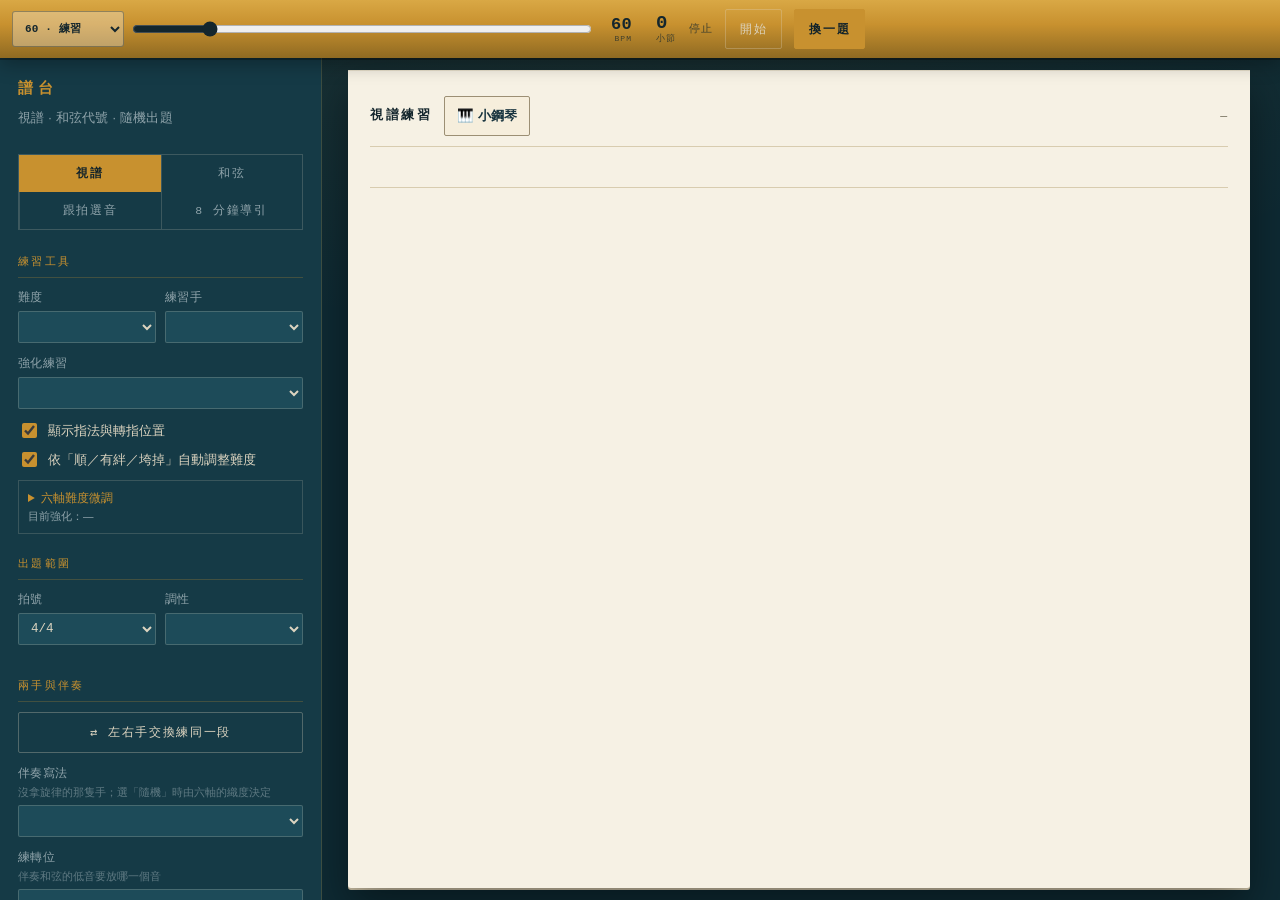
==== commit d111f502: "強化合手視奏訓練，並把節奏改成語彙階梯 針對「右手讀完來不及看左手，左手還沒找到音樂句就過了」這個弱點：  視線 - 新增拍窗遮罩：只露出當下起兩拍的直欄，逼眼睛每一拍上下一起讀，   「先橫掃右手整" ====
--- a/index.html
+++ b/index.html
@@ -74,15 +74,9 @@
           <select id="hands"></select>
         </div>
       </div>
-      <div class="row2">
-        <div class="field">
-          <label for="dens">音符長短</label>
-          <select id="dens"></select>
-        </div>
-        <div class="field">
-          <label for="focus">強化練習</label>
-          <select id="focus"></select>
-        </div>
+      <div class="field">
+        <label for="focus">強化練習</label>
+        <select id="focus"></select>
       </div>
       <label class="check"><input type="checkbox" id="showfingering" checked> 顯示指法與轉指位置</label>
       <label class="check">
@@ -92,6 +86,7 @@
       <details class="difficulty-details">
         <summary>六軸難度微調 <small id="axistarget">目前強化：—</small></summary>
         <div class="axis-grid" id="axiscontrols"></div>
+        <div class="line">「難度」是這六軸的總開關；音符長短、伴奏密度、遮罩距離都只在這裡調。</div>
       </details>
     </fieldset>
 
@@ -117,7 +112,7 @@
       <legend>兩手與伴奏</legend>
       <button class="btn btn-ghost btn-wide" id="swaphands">⇄ 左右手交換練同一段</button>
       <div class="field">
-        <label for="lhpat">伴奏寫法<small class="hint">沒拿旋律的那隻手</small></label>
+        <label for="lhpat">伴奏寫法<small class="hint">沒拿旋律的那隻手；選「隨機」時由六軸的織度決定</small></label>
         <select id="lhpat"></select>
       </div>
       <div class="field">
@@ -132,7 +127,7 @@
         <div class="field">
           <label for="bars">一段幾小節</label>
           <select id="bars">
-            <option>2</option><option selected>4</option><option>8</option><option>12</option>
+            <option>1</option><option>2</option><option selected>4</option><option>8</option><option>12</option>
           </select>
         </div>
         <div class="field">
@@ -153,17 +148,19 @@
           <option value="4" selected>4 遍</option>
           <option value="8">8 遍</option>
         </select>
-      </div>
-    </fieldset>
-
-    <fieldset>
-      <legend>視線與眼手距離</legend>
+        <label class="check"><input type="checkbox" id="lhladder"> 伴奏漸進：長音 4:1 → 二分 2:1 → 原設定</label>
+      </div>
+    </fieldset>
+
+    <fieldset>
+      <legend>移動遮罩<small class="hint">　遮多遠由六軸的「眼手距離」決定</small></legend>
       <div class="row2">
         <div class="field">
           <label for="maskmode">移動遮罩</label>
           <select id="maskmode">
             <option value="off">關閉</option>
             <option value="follow">隨拍遮住已讀區</option>
+            <option value="window">拍窗：只露兩拍（上下一起讀）</option>
             <option value="flash">掃描後全部遮住</option>
           </select>
         </div>
@@ -181,7 +178,15 @@
         <label for="trainmode">針對弱點的工具</label>
         <select id="trainmode">
           <option value="free" selected>自由視奏</option>
-          <option value="interval">垂直音程｜兩手方向與距離</option>
+          <option value="interval">垂直音程｜和弦聲部進行</option>
+        </select>
+      </div>
+      <div class="field" id="intervallevelfield" hidden>
+        <label for="intervallevel">行進難度</label>
+        <select id="intervallevel">
+          <option value="1" selected>1 · 簡單（級進為主・長方向段）</option>
+          <option value="2">2 · 標準（加入三度・中等轉向）</option>
+          <option value="3">3 · 進階（加入四度・頻繁轉向）</option>
         </select>
       </div>
       <div class="coach-mini" id="coachmini">保留目前設定，正常產生視譜題。</div>
@@ -470,6 +475,6 @@
 <!-- 拼頁列印用；平常不顯示，只有列印練習單時才排進頁面 -->
 <div class="printsheet" id="sheetout" hidden></div>
 
-<script type="module" src="js/main.js?v=18"></script>
+<script type="module" src="js/main.js?v=29"></script>
 </body>
 </html>
--- a/css/app.css
+++ b/css/app.css
@@ -286,20 +286,20 @@
 }
 .paper-piano-toggle[aria-expanded="true"]{background:#17333E;color:#F6EEDC;border-color:#17333E;}
 .coachbar{
-  display:flex;align-items:center;justify-content:space-between;gap:12px;
-  margin:-4px 0 12px;padding:9px 10px;
+  display:flex;align-items:center;justify-content:space-between;gap:10px;
+  margin:-4px 0 8px;padding:4px 8px;
   border:1px solid #D4C49D;border-left:4px solid var(--brass);
   background:#F3EBD7;color:#26383B;flex:0 0 auto;
 }
 .coachbar[hidden]{display:none;}
 .coach-copy{display:flex;align-items:baseline;gap:8px;min-width:0;flex-wrap:wrap;}
-.coach-copy b{font-family:var(--mono);font-size:11px;letter-spacing:.12em;color:#8A6520;white-space:nowrap;text-transform:uppercase;}
-.coach-copy span{font-size:12.5px;line-height:1.45;}
-.coach-copy small{font-family:var(--mono);font-size:10.5px;color:#7B7059;white-space:nowrap;}
-.coach-copy small.interval-answer{flex-basis:100%;white-space:normal;padding-top:5px;border-top:1px solid rgba(138,101,32,.22);color:#5E5748;line-height:1.55;}
+.coach-copy b{font-family:var(--mono);font-size:10px;letter-spacing:.1em;color:#8A6520;white-space:nowrap;text-transform:uppercase;}
+.coach-copy span{font-size:11px;line-height:1.4;font-family:var(--mono);color:#7B7059;white-space:nowrap;}
+.coach-copy small{font-size:12px;color:#5E5748;line-height:1.4;}
+.coach-copy small.interval-answer{white-space:normal;}
 .coach-copy small.interval-answer.is-revealed{color:#8A3C2A;font-weight:700;}
-.coach-actions{display:flex;gap:6px;align-items:center;justify-content:flex-end;flex-wrap:wrap;flex:0 0 auto;}
-.coach-btn{appearance:none;cursor:pointer;border:1px solid #B7A77F;background:#FFFDF6;color:#26383B;border-radius:2px;padding:7px 9px;font-family:var(--mono);font-size:10.5px;white-space:nowrap;}
+.coach-actions{display:flex;gap:5px;align-items:center;justify-content:flex-end;flex-wrap:nowrap;flex:0 0 auto;}
+.coach-btn{appearance:none;cursor:pointer;border:1px solid #B7A77F;background:#FFFDF6;color:#26383B;border-radius:2px;padding:5px 8px;font-family:var(--mono);font-size:10.5px;white-space:nowrap;}
 .coach-btn:hover,.coach-btn:focus-visible{border-color:var(--ember);outline:none;color:var(--ember);}
 .coach-btn.primary{background:#8A6520;border-color:#8A6520;color:#fff;}
 .coach-btn.danger{border-color:#B4462F;color:#9D3825;}
